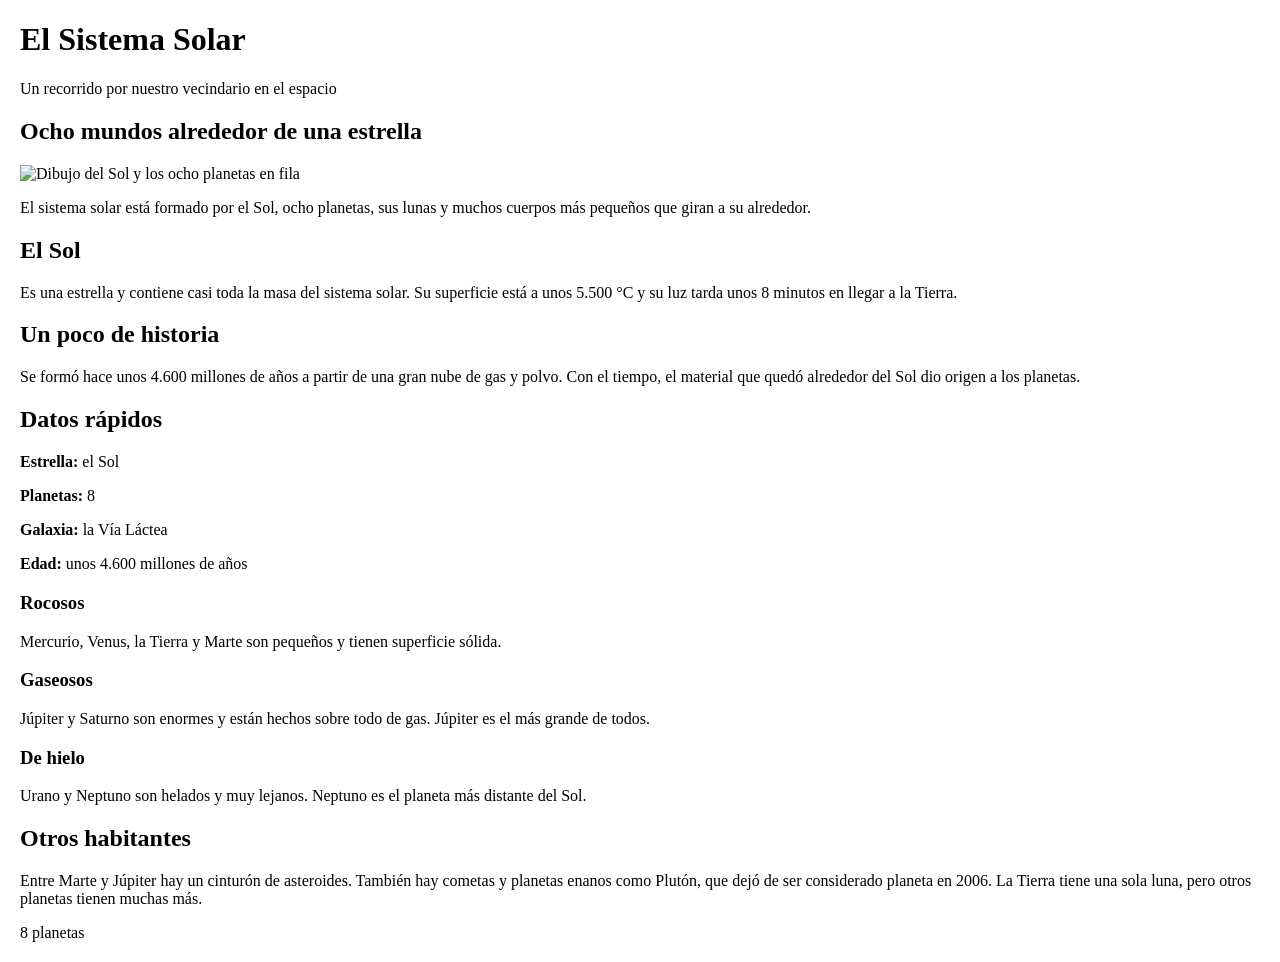
==== index.html @ a1a77321 "Add files via upload" ====
<!DOCTYPE html>
<html>
    <head>
        <meta charset="utf-8">
<meta name="viewport" content="width=device-width,user-scalable=no">
        <title>El Sistema Solar</title>
        <link rel="stylesheet" href="css/estilos.css">
    </head>
    <body>
      <h1>El Sistema Solar</h1>
      <p class="subtitulo">Un recorrido por nuestro vecindario en el espacio</p>
      <div class="row">
        <div class="col-5">
          <h2>Ocho mundos alrededor de una estrella</h2>
          <img src="img/sistema.svg" alt="Dibujo del Sol y los ocho planetas en fila">
          <p>El sistema solar está formado por el Sol, ocho planetas, sus lunas y muchos cuerpos más pequeños que giran a su alrededor.</p>
        </div>
        <div class="col-4">
          <h2>El Sol</h2>
          <p>Es una estrella y contiene casi toda la masa del sistema solar. Su superficie está a unos 5.500 °C y su luz tarda unos 8 minutos en llegar a la Tierra.</p>
          <h2>Un poco de historia</h2>
          <p>Se formó hace unos 4.600 millones de años a partir de una gran nube de gas y polvo. Con el tiempo, el material que quedó alrededor del Sol dio origen a los planetas.</p>
        </div>
        <div class="col-3">
          <h2>Datos rápidos</h2>
          <p><b>Estrella:</b> el Sol</p>
          <p><b>Planetas:</b> 8</p>
          <p><b>Galaxia:</b> la Vía Láctea</p>
          <p><b>Edad:</b> unos 4.600 millones de años</p>
        </div>
      </div>
      <div class="row">
        <div class="col-6">
          <div class="col-4">
            <h3>Rocosos</h3>
            <p>Mercurio, Venus, la Tierra y Marte son pequeños y tienen superficie sólida.</p>
          </div>
          <div class="col-4">
            <h3>Gaseosos</h3>
            <p>Júpiter y Saturno son enormes y están hechos sobre todo de gas. Júpiter es el más grande de todos.</p>
          </div>
          <div class="col-4">
            <h3>De hielo</h3>
            <p>Urano y Neptuno son helados y muy lejanos. Neptuno es el planeta más distante del Sol.</p>
          </div>
        </div>
        <div class="col-5">
          <h2>Otros habitantes</h2>
          <p>Entre Marte y Júpiter hay un cinturón de asteroides. También hay cometas y planetas enanos como Plutón, que dejó de ser considerado planeta en 2006. La Tierra tiene una sola luna, pero otros planetas tienen muchas más.</p>
        </div>
        <div class="col-1">8 planetas</div>
      </div>
    </body>
</html>
---- css/estilos.css ----
body {
	margin: 20px;
	font-family: Verdana;
}

#menu-principal {
	padding: 10px 0px;
}

#menu-principal a {
	color: green;
	text-decoration: none;
}

#menu-principal a:hover {
	text-decoration: underline;
}

#menu-principal a + a::before {
	content: " | ";
	color: black;
}

footer {
	margin-top: 20px;
	border-top: solid 1px black;
	padding-top: 10px;
	text-align: center;
}

table {
	border-collapse: collapse;
}

table, th, td {
	border: solid 1px black;
	padding: 10px;
}

tbody tr:nth-child(even) {
	background: #CCC;
}

tbody tr:nth-child(odd) {
	background: #CCF;
}

tbody tr:nth-child(even):hover {
	background: #DDD;
}

tbody tr:nth-child(odd):hover {
	background: #DDF;
}

.sombra {
	box-shadow: 2px 2px 2px rgba(0, 0, 0, 0.6);
}
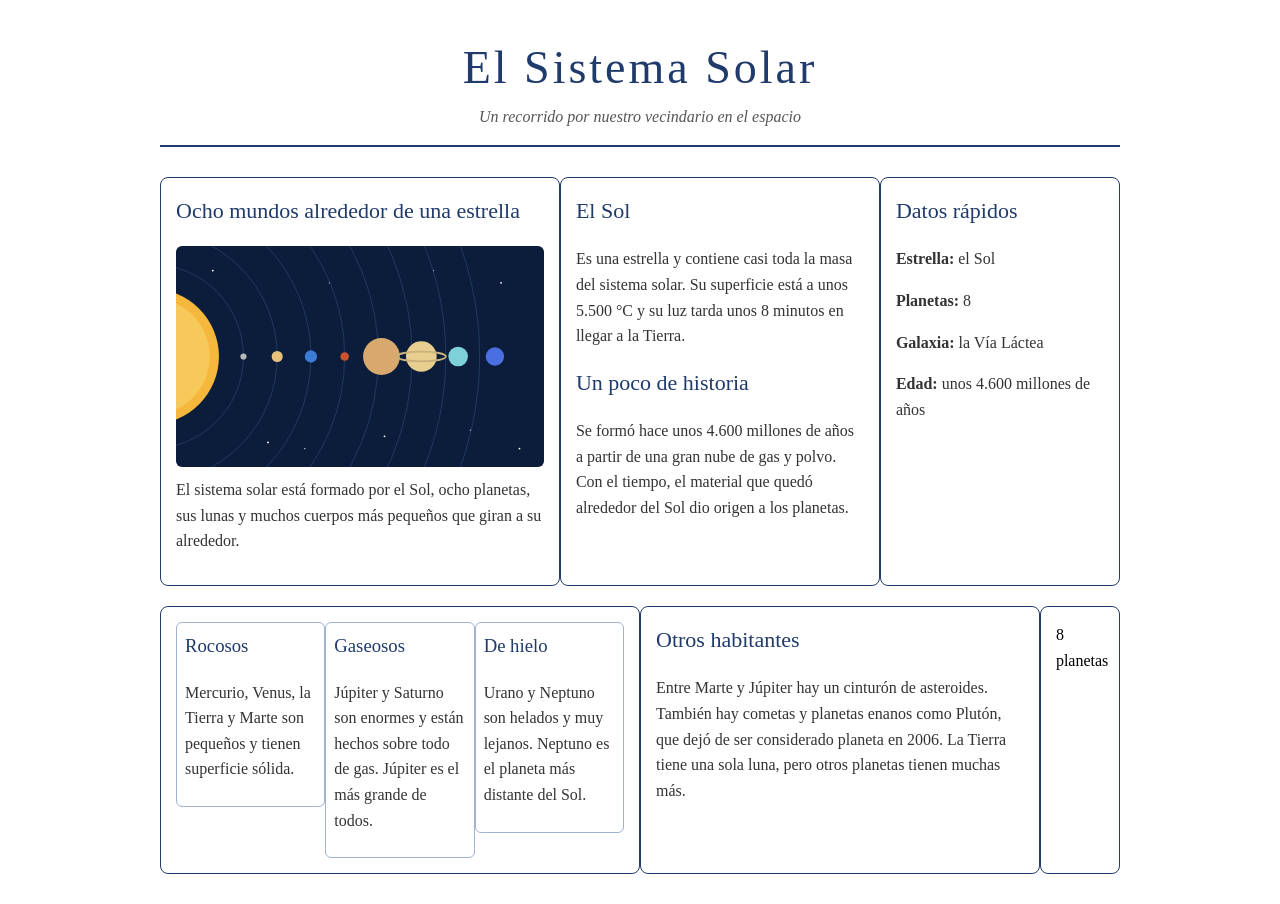
==== commit fb646207: "Fix stylesheet and image source paths in index.html" ====
--- a/index.html
+++ b/index.html
@@ -4,7 +4,7 @@
         <meta charset="utf-8">
 <meta name="viewport" content="width=device-width,user-scalable=no">
         <title>El Sistema Solar</title>
-        <link rel="stylesheet" href="css/estilos.css">
+        <link rel="stylesheet" href="estilos.css">
     </head>
     <body>
       <h1>El Sistema Solar</h1>
@@ -12,7 +12,7 @@
       <div class="row">
         <div class="col-5">
           <h2>Ocho mundos alrededor de una estrella</h2>
-          <img src="img/sistema.svg" alt="Dibujo del Sol y los ocho planetas en fila">
+          <img src="sistema.svg" alt="Dibujo del Sol y los ocho planetas en fila">
           <p>El sistema solar está formado por el Sol, ocho planetas, sus lunas y muchos cuerpos más pequeños que giran a su alrededor.</p>
         </div>
         <div class="col-4">
--- a/estilos.css
+++ b/estilos.css
@@ -0,0 +1,85 @@
+* {
+  box-sizing: border-box;
+}
+
+body {
+  font-family: Georgia, serif;
+  line-height: 1.6;
+  max-width: 1000px;
+  margin: 30px auto;
+  padding: 0 20px;
+}
+
+h1 {
+  text-align: center;
+  font-size: 46px;
+  font-weight: normal;
+  letter-spacing: 3px;
+  color: #1f3a6b;
+  margin-bottom: 0;
+}
+
+.subtitulo {
+  text-align: center;
+  font-style: italic;
+  color: #555;
+  border-bottom: 2px solid #1f3a6b;
+  padding-bottom: 15px;
+  margin-bottom: 30px;
+}
+
+.row {
+  display: flex;
+  overflow: hidden;
+  margin-bottom: 20px;
+}
+
+.row > div {
+  float: left;
+  padding: 15px;
+  border: 1px solid #1f3a6b;
+  border-radius: 8px;
+}
+
+.col-1 { width: 8.33%; }
+.col-2 { width: 16.66%; }
+.col-3 { width: 25%; }
+.col-4 { width: 33.33%; }
+.col-5 { width: 41.66%; }
+.col-6 { width: 50%; }
+.col-7 { width: 58.33%; }
+.col-8 { width: 66.66%; }
+.col-9 { width: 75%; }
+.col-10 { width: 83.33%; }
+.col-11 { width: 91.66%; }
+.col-12 { width: 100%; }
+
+/* columnas A, B y C dentro de la columna 6 */
+.col-6 > div {
+  float: left;
+  padding: 8px;
+  border: 1px solid #9fb3d1;
+  border-radius: 6px;
+}
+
+h2, h3 {
+  margin-top: 0;
+  font-weight: normal;
+  color: #1f3a6b;
+}
+
+h2 {
+  font-size: 22px;
+}
+
+p {
+  margin-top: 0;
+  color: #333;
+}
+
+img {
+  width: 100%;
+  display: block;
+  margin-bottom: 10px;
+  border-radius: 6px;
+}
